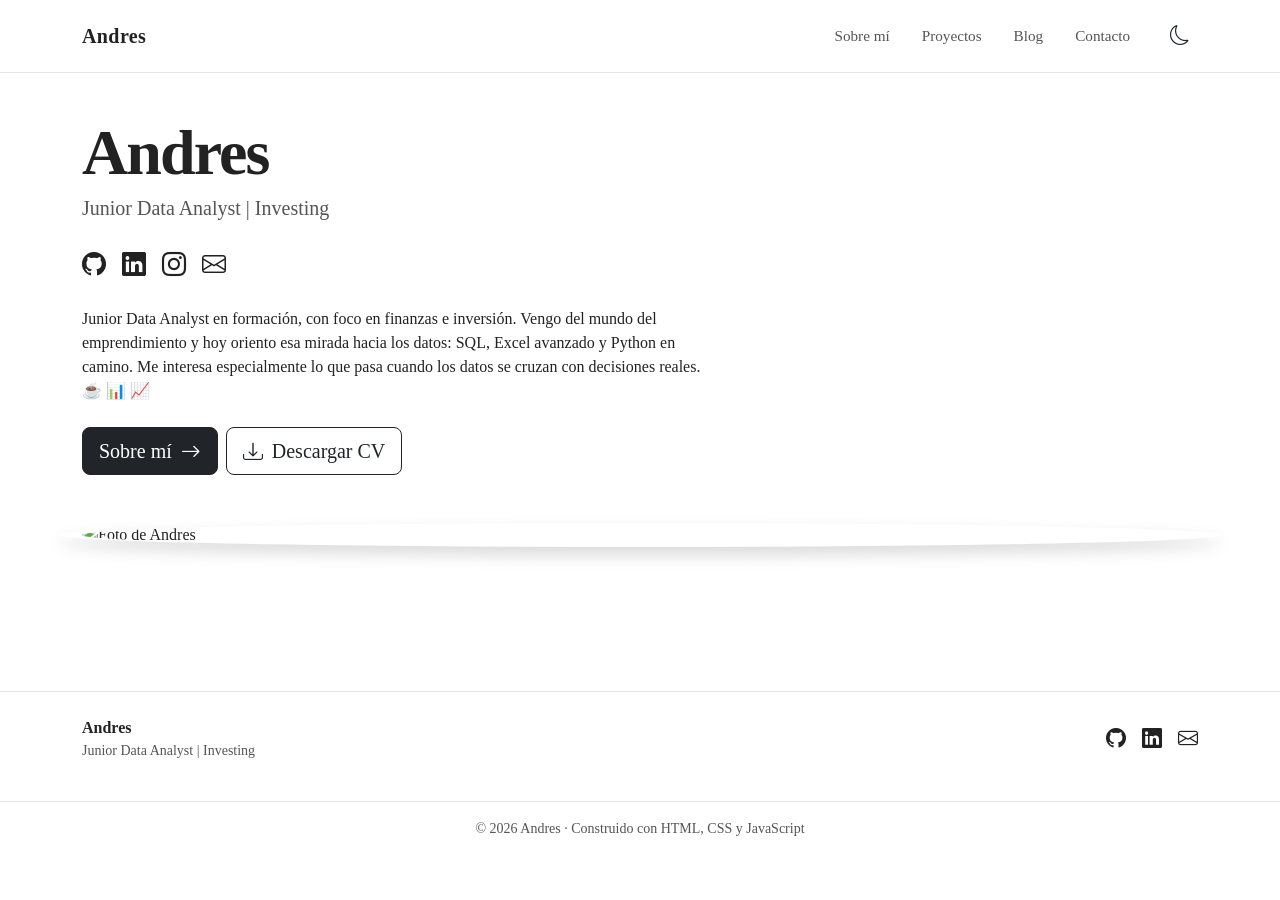
==== index.html @ d5376828 "fix: corregir links de LinkedIn y email en hero y footer" ====
<!DOCTYPE html>
<html lang="es">
<head>
    <meta charset="UTF-8">
    <meta name="viewport" content="width=device-width, initial-scale=1.0">
    <title>Andres — Junior Data Analyst</title>
    <!-- Bootstrap 5 CSS desde CDN -->
    <link href="https://cdn.jsdelivr.net/npm/bootstrap@5.3.3/dist/css/bootstrap.min.css" rel="stylesheet">

    <!-- Bootstrap Icons (para iconos sociales) -->
    <link rel="stylesheet" href="https://cdn.jsdelivr.net/npm/bootstrap-icons@1.11.3/font/bootstrap-icons.css">

    <!-- Mi CSS custom -->
    <link rel="stylesheet" href="css/styles.css">

    <!-- JS custom (defer = se ejecuta despues de parsear el HTML, pero antes del render) -->
    <script defer src="js/main.js"></script>

</head>
    <body>
        <!-- ===== NAVBAR ===== -->
        <nav class="navbar navbar-expand-lg navbar-light bg-white border-bottom py-3">
            <div class="container">

                <!-- Nombre/logo a la izquierda -->
                <a class="navbar-brand fw-bold" href="index.html">Andres</a>

                <!-- Botón hamburguesa (solo aparece en mobile) -->
                <button class="navbar-toggler" type="button" 
                        data-bs-toggle="collapse" data-bs-target="#navbarNav"
                        aria-controls="navbarNav" aria-expanded="false" 
                        aria-label="Toggle navigation">
                    <span class="navbar-toggler-icon"></span>
                </button>

                <!-- Links a la derecha -->
                <div class="collapse navbar-collapse justify-content-end" id="navbarNav">
                    <ul class="navbar-nav gap-lg-3">
                        <li class="nav-item">
                            <a class="nav-link" href="about.html">Sobre mí</a>
                        </li>
                        <li class="nav-item">
                            <a class="nav-link" href="projects.html">Proyectos</a>
                        </li>
                        <li class="nav-item">
                            <a class="nav-link" href="blog.html">Blog</a>
                        </li>
                        <li class="nav-item">
                            <a class="nav-link" href="contact.html">Contacto</a>
                        </li>
                        <li class="nav-item d-flex align-items-center ms-lg-2">
                        <button id="toggle-tema" 
                                class="btn btn-sm border-0 fs-5" 
                                aria-label="Cambiar tema claro/oscuro">
                            <i class="bi bi-moon"></i>
                        </button>
                    </li>
                    </ul>
                </div>
            </div>
        </nav>
            <!-- ===== HERO ===== -->
        <section class="hero py-5">
            <div class="container">
                <div class="row align-items-center g-5">

                    <!-- Columna izquierda: texto -->
                    <div class="col-md-7">
                        <h1 class="display-3 fw-bold mb-2">Andres</h1>
                    <p class="lead text-muted mb-4">Junior Data Analyst | Investing</p>

                    <!-- Iconos sociales -->
                    <div class="d-flex gap-3 mb-4 fs-4">
                        <a href="https://github.com/andres5493" class="text-dark" aria-label="GitHub" target="_blank" rel="noopener">
                            <i class="bi bi-github"></i>
                        </a>
                        <a href="https://www.linkedin.com/in/andresdominguezroselli/" class="text-dark" aria-label="LinkedIn" target="_blank" rel="noopener">
                            <i class="bi bi-linkedin"></i>
                        </a>
                        <a href="https://www.instagram.com/andresdominguezroselli/" class="text-dark" aria-label="Instagram" target="_blank" rel="noopener">
                            <i class="bi bi-instagram"></i>
                        </a>
                        <a href="andresdr.pro@gmail.com" class="text-dark" aria-label="Email">
                            <i class="bi bi-envelope"></i>
                        </a>
                    </div>
                    <p class="mb-4">
                    
                        Junior Data Analyst en formación, con foco en finanzas e inversión. Vengo del mundo del emprendimiento y hoy oriento esa mirada hacia los datos: SQL, Excel avanzado y Python en camino. Me interesa especialmente lo que pasa cuando los datos se cruzan con decisiones reales. ☕ 📊 📈
                    </p>

                    <div class="d-flex flex-wrap gap-2">
                        <a href="about.html" class="btn btn-dark btn-lg">
                            Sobre mí <i class="bi bi-arrow-right ms-1"></i>
                        </a>
                        <a href="assets/cv.pdf" class="btn btn-outline-dark btn-lg" 
                           download="CV_Andres_Dominguez_Roselli_v2.pdf">
                            <i class="bi bi-download me-1"></i> Descargar CV
                        </a>
                    </div>
                    </div>

                    <!-- Columna derecha: foto -->

                    <img src="https://placehold.co/400x400/333/fff?text=Andres"
                         alt="Foto de Andres" 

                         class="img-fluid rounded-circle shadow">
                    <div class="col-md-5">

                    </div>

                </div>

            </div>
    </section>
        <!-- ===== FOOTER ===== -->
    <footer class="site-footer border-top py-4 mt-5">
        <div class="container">
            <div class="row align-items-center g-3">

                <!-- Izquierda: identidad -->
                <div class="col-md-6 text-center text-md-start">
                    <p class="mb-0 fw-bold">Andres</p>
                    <p class="mb-0 small text-muted">Junior Data Analyst | Investing</p>
                </div>

                <!-- Derecha: redes -->
                <div class="col-md-6 text-center text-md-end">
                    <div class="d-flex gap-3 justify-content-center justify-content-md-end fs-5">
                        <a href="https://github.com/andres5493" class="text-dark" aria-label="GitHub" target="_blank" rel="noopener">
                            <i class="bi bi-github"></i>
                        </a>
                        <a href="https://linkedin.com/in/TU-LINKEDIN" class="text-dark" aria-label="LinkedIn" target="_blank" rel="noopener">
                            <i class="bi bi-linkedin"></i>
                        </a>
                        <a href="mailto:tu-email@ejemplo.com" class="text-dark" aria-label="Email">
                            <i class="bi bi-envelope"></i>
                        </a>
                    </div>
                </div>

            </div>

            <!-- Linea de copyright -->
         </footer>
    <!-- Bootstrap JS Bundle (incluye Popper) -->
    <script src="https://cdn.jsdelivr.net/npm/bootstrap@5.3.3/dist/js/bootstrap.bundle.min.js"></script>   <hr class="my-3" style="opacity: 0.1;">
            <p class="text-center small text-muted mb-0">
                © <span id="anio-actual">2026</span> Andres · Construido con HTML, CSS y JavaScript
            </p>
        </div>
    
    </body>
</html>
---- css/styles.css ----
/* ============================================
   styles.css — overrides minimalistas
   ============================================ */

/* ===== Paleta de colores (modo claro = default) ===== */
:root {
    --color-bg: #ffffff;
    --color-text: #222222;
    --color-text-muted: #555555;
    --color-border: #e5e5e5;
    --color-accent: #000000;
    --transition-theme: 0.3s ease;
}
/* ===== Paleta modo oscuro ===== */
.dark-mode {
    --color-bg: #1a1a1a;
    --color-text: #e8e8e8;
    --color-text-muted: #999999;
    --color-border: #333333;
    --color-accent: #ffffff;
}

/* ===== Tipografia base ===== */
body {
    font-family: 'Georgia', 'Times New Roman', serif;
    background-color: var(--color-bg);
    color: var(--color-text);
    transition: background-color var(--transition-theme), 
                color var(--transition-theme);
}

/* ===== Navbar ===== */
.navbar {
    background-color: var(--color-bg) !important;
    border-bottom: 1px solid var(--color-border) !important;
    transition: background-color var(--transition-theme), 
                border-color var(--transition-theme);
}

.navbar-brand {
    font-size: 1.25rem;
    letter-spacing: 0.02em;
    color: var(--color-text) !important;
}

.navbar-nav .nav-link {
    color: var(--color-text-muted) !important;
    font-size: 0.95rem;
    position: relative;
    transition: color 0.2s ease;
}

.navbar-nav .nav-link:hover {
    color: var(--color-text) !important;
}

.navbar-nav .nav-link::after {
    content: '';
    position: absolute;
    left: 0.5rem;
    right: 0.5rem;
    bottom: 0.25rem;
    height: 1px;
    background-color: var(--color-accent);
    transform: scaleX(0);
    transform-origin: left;
    transition: transform 0.2s ease;
}

.navbar-nav .nav-link:hover::after {
    transform: scaleX(1);
}
/* ===== Hero ===== */
.hero h1 {
    letter-spacing: -0.03em;
    line-height: 1;
}

/* ===== Page header (paginas internas) ===== */
.page-header h1 {
    letter-spacing: -0.02em;
}

/* ===== Overrides globales de utilities de Bootstrap =====
   Estas reglas hacen que las utilities de color de Bootstrap
   respondan a nuestras CSS variables, asi funcionan en cualquier
   parte del sitio (hero, headers, secciones internas, etc.) */

.text-muted {
    color: var(--color-text-muted) !important;
}

a.text-dark {
    color: var(--color-text) !important;
    transition: color 0.2s ease;
}

a.text-dark:hover {
    color: var(--color-text-muted) !important;
}

/* ===== Project Cards ===== */

.project-card {
    background-color: var(--color-bg);
    border-color: var(--color-border) !important;
    transition: transform 0.2s ease, box-shadow 0.2s ease;
}

/* Efecto al pasar el mouse: levanta la card y sombra suave */
.project-card:hover {
    transform: translateY(-4px);
    box-shadow: 0 8px 24px rgba(0, 0, 0, 0.08);
}

/* Imagen placeholder con gradiente (default: café) */
.project-card-image {
    height: 160px;
    background: linear-gradient(135deg, #6f4e37 0%, #b88968 100%);
}

/* Variante: bot de check-in (azul/morado) */
.project-card-image--bot {
    background: linear-gradient(135deg, #3a416f 0%, #6a7baf 100%);
}

/* Variante: inmobiliario (verde sobrio) */
.project-card-image--real-estate {
    background: linear-gradient(135deg, #2d5f3f 0%, #5a9970 100%);
}

/* Tags estilo "pildora" */
.tag {
    font-size: 0.75rem;
    font-weight: 600;
    padding: 0.25rem 0.6rem;
    border-radius: 999px;
    background-color: var(--color-border);
    color: var(--color-text-muted);
    text-transform: uppercase;
    letter-spacing: 0.05em;
}

/* ===== Footer ===== */

.site-footer {
    background-color: var(--color-bg);
    border-top-color: var(--color-border) !important;
    transition: background-color var(--transition-theme), 
                border-color var(--transition-theme);
}

.site-footer a.text-dark {
    color: var(--color-text) !important;
    transition: color 0.2s ease;
}

.site-footer a.text-dark:hover {
    color: var(--color-text-muted) !important;
}
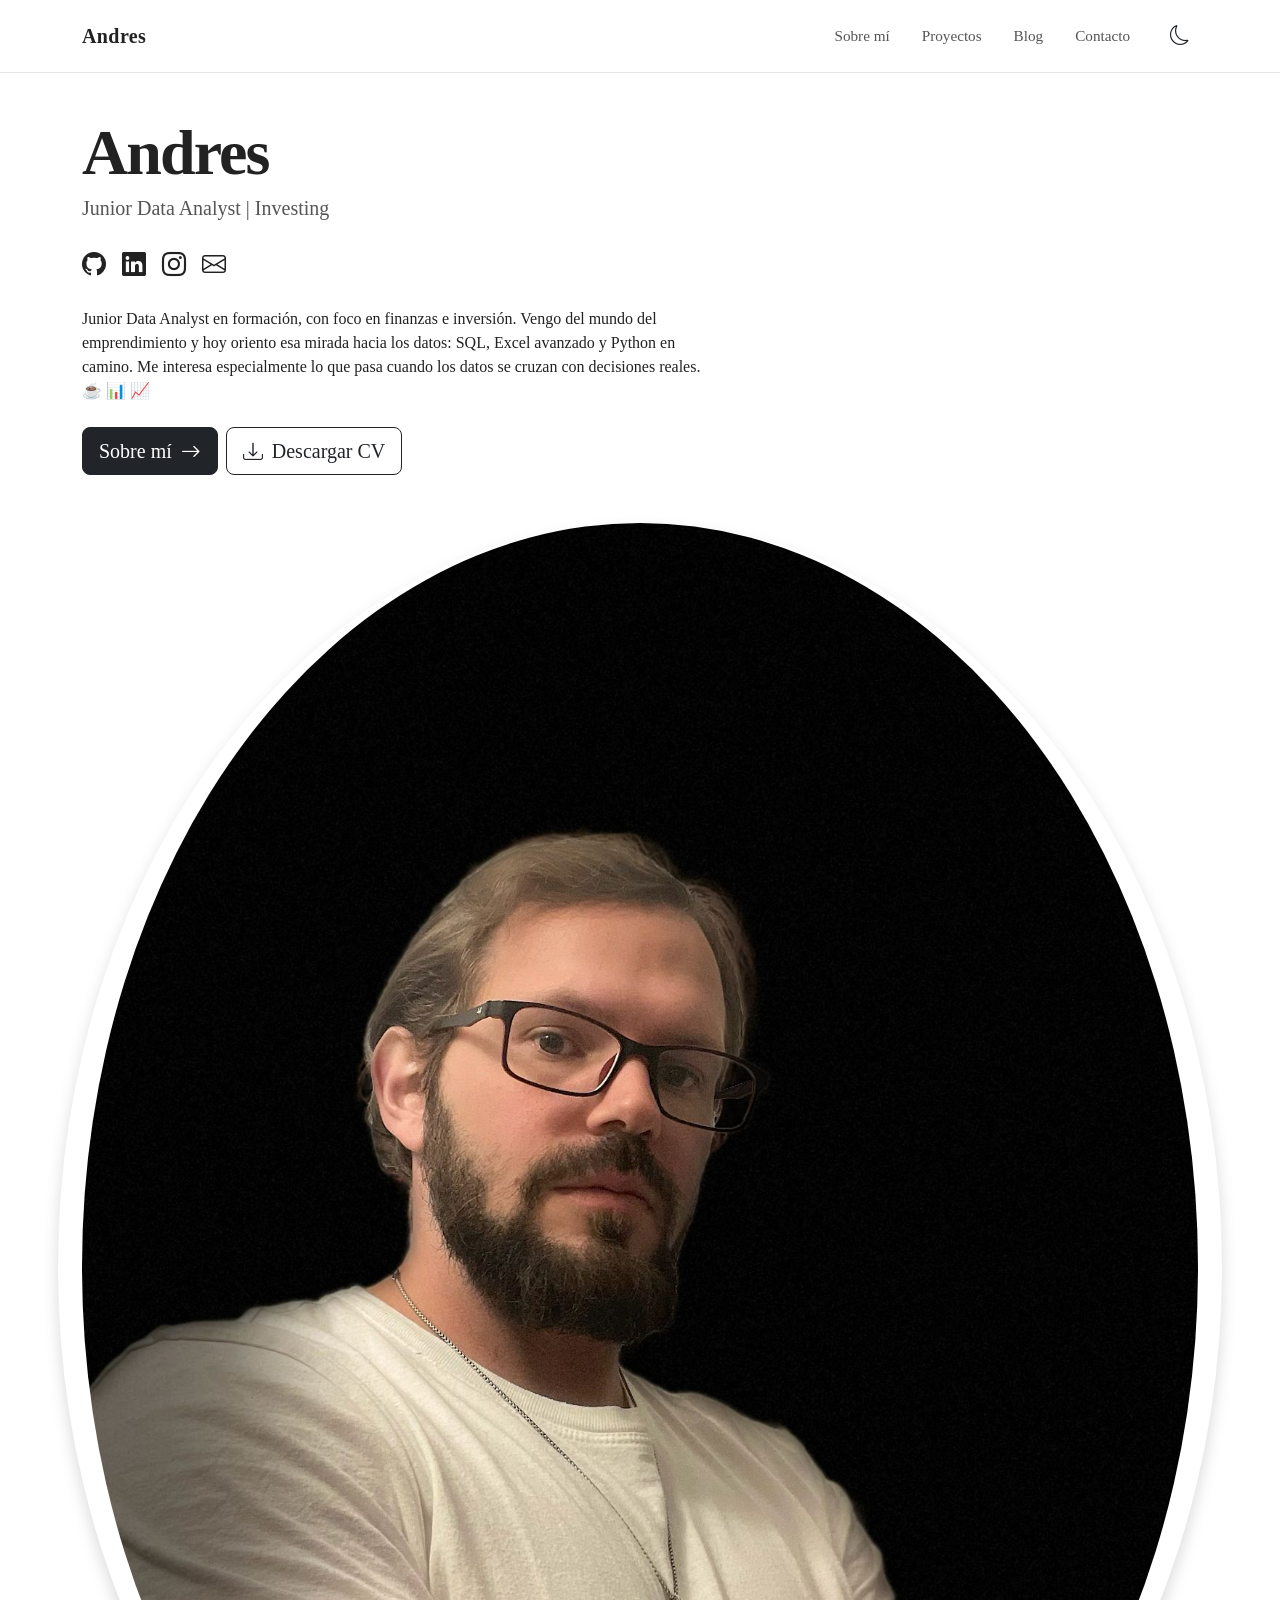
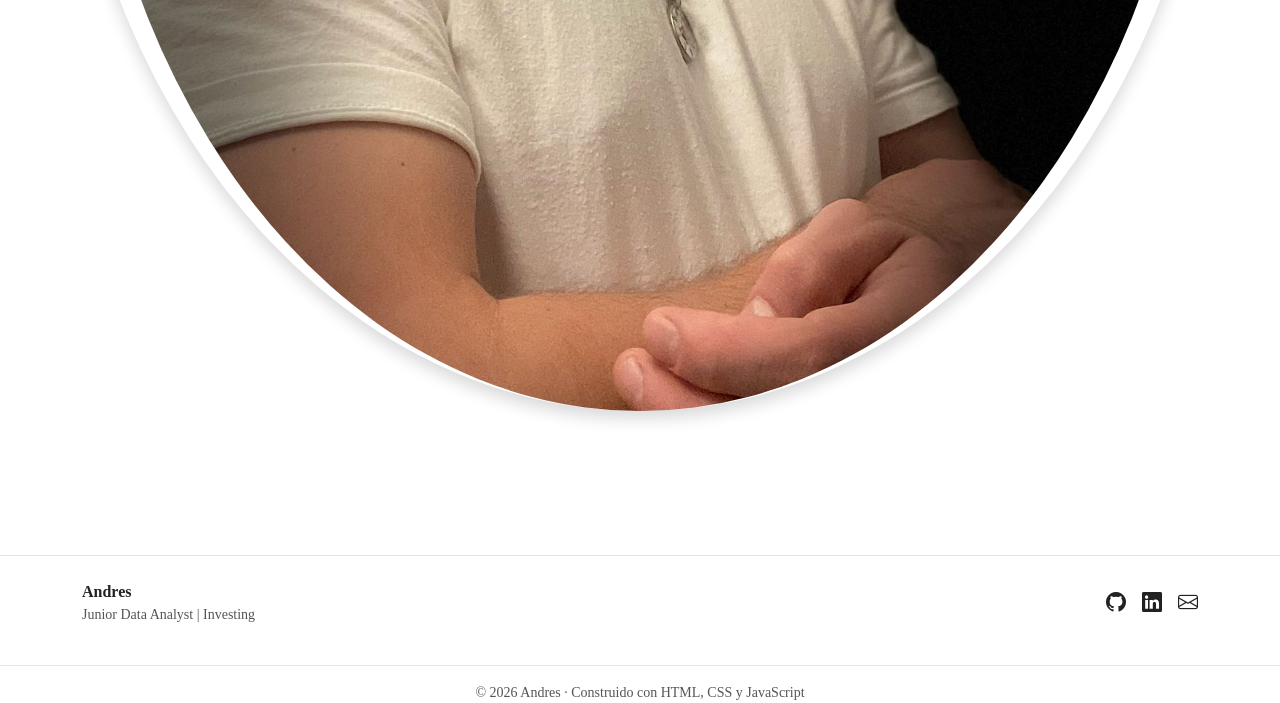
==== commit 06b6cd07: "feat: agregar foto" ====
--- a/index.html
+++ b/index.html
@@ -80,8 +80,9 @@
                         <a href="https://www.instagram.com/andresdominguezroselli/" class="text-dark" aria-label="Instagram" target="_blank" rel="noopener">
                             <i class="bi bi-instagram"></i>
                         </a>
-                        <a href="andresdr.pro@gmail.com" class="text-dark" aria-label="Email">
-                            <i class="bi bi-envelope"></i>
+                        <a href="mailto:andresdr.pro@gmail.com" class="text-dark" 
+                           aria-label="Email">
+                           <i class="bi bi-envelope"></i>
                         </a>
                     </div>
                     <p class="mb-4">
@@ -102,9 +103,8 @@
 
                     <!-- Columna derecha: foto -->
 
-                    <img src="https://placehold.co/400x400/333/fff?text=Andres"
-                         alt="Foto de Andres" 
-
+                    <img src="assets/img/profile.jpg" 
+                         alt="Foto profesional de Andres Domínguez" 
                          class="img-fluid rounded-circle shadow">
                     <div class="col-md-5">
 
@@ -131,10 +131,10 @@
                         <a href="https://github.com/andres5493" class="text-dark" aria-label="GitHub" target="_blank" rel="noopener">
                             <i class="bi bi-github"></i>
                         </a>
-                        <a href="https://linkedin.com/in/TU-LINKEDIN" class="text-dark" aria-label="LinkedIn" target="_blank" rel="noopener">
+                        <a href="https://www.linkedin.com/in/andresdominguezroselli/" class="text-dark" aria-label="LinkedIn" target="_blank" rel="noopener">
                             <i class="bi bi-linkedin"></i>
                         </a>
-                        <a href="mailto:tu-email@ejemplo.com" class="text-dark" aria-label="Email">
+                        <a href="mailto:andresdr.pro@gmail.com" class="text-dark" aria-label="Email">
                             <i class="bi bi-envelope"></i>
                         </a>
                     </div>
--- a/css/styles.css
+++ b/css/styles.css
@@ -157,4 +157,38 @@
 
 .site-footer a.text-dark:hover {
     color: var(--color-text-muted) !important;
+}
+
+/* ===== Contact: bloque del email destacado ===== */
+.contact-email-block {
+    background-color: var(--color-border);
+    transition: background-color var(--transition-theme);
+}
+
+.contact-email {
+    color: var(--color-text) !important;
+    font-size: 1.5rem;
+    text-decoration: none;
+    word-break: break-all;
+    transition: color 0.2s ease;
+}
+
+.contact-email:hover {
+    color: var(--color-text-muted) !important;
+}
+
+/* ===== Contact: tarjetas de canales ===== */
+.contact-channel {
+    color: var(--color-text) !important;
+    text-decoration: none;
+    transition: transform 0.2s ease, 
+                box-shadow 0.2s ease, 
+                border-color 0.2s ease;
+    border-color: var(--color-border) !important;
+}
+
+.contact-channel:hover {
+    transform: translateY(-4px);
+    box-shadow: 0 8px 24px rgba(0, 0, 0, 0.08);
+    color: var(--color-text) !important;
 }
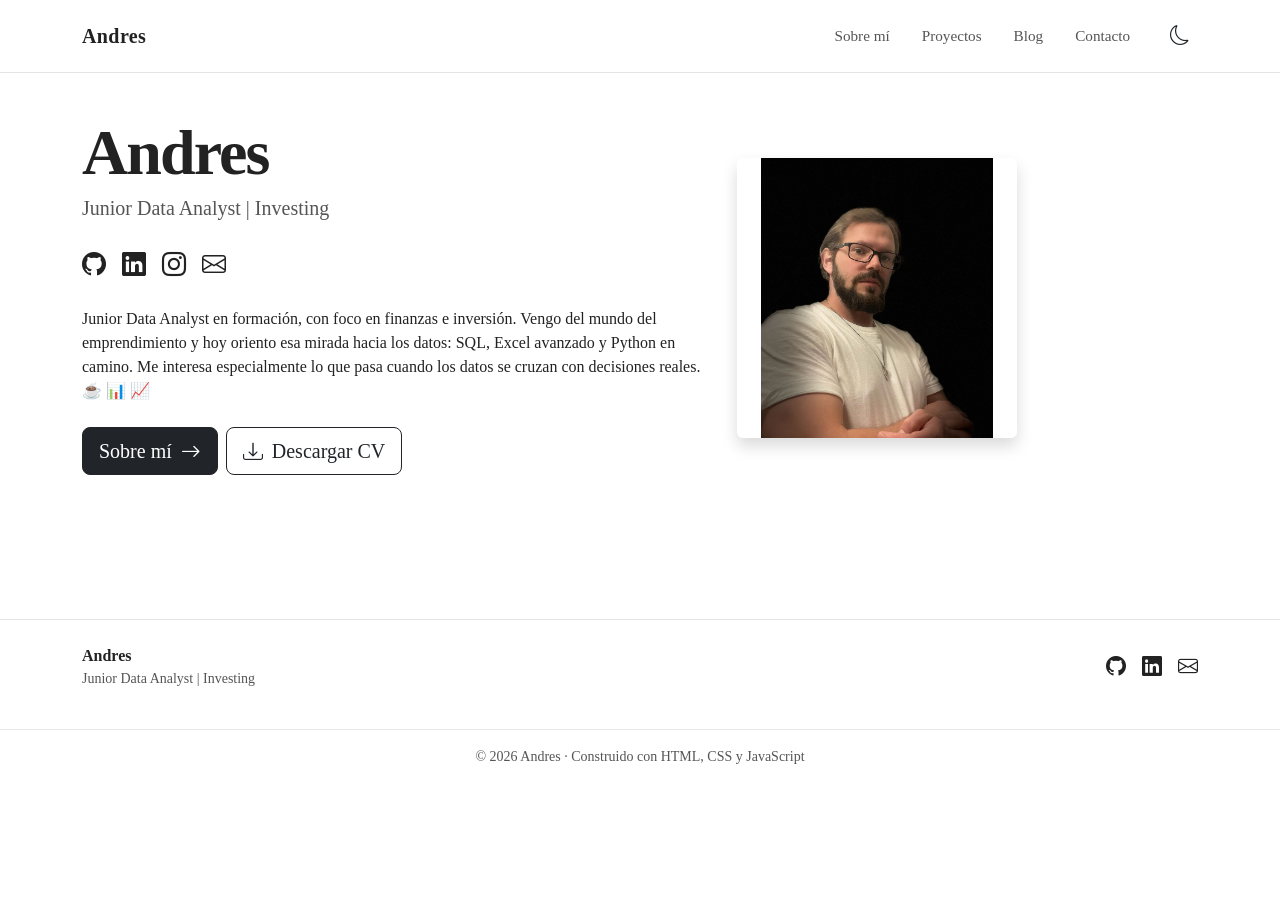
==== commit 2d1b61db: "feat: agregar foto de perfil cuadrada al hero" ====
--- a/index.html
+++ b/index.html
@@ -104,8 +104,8 @@
                     <!-- Columna derecha: foto -->
 
                     <img src="assets/img/profile.jpg" 
-                         alt="Foto profesional de Andres Domínguez" 
-                         class="img-fluid rounded-circle shadow">
+                        alt="Foto profesional de Andres Domínguez" 
+                        class="hero-photo img-fluid rounded shadow">
                     <div class="col-md-5">
 
                     </div>
--- a/css/styles.css
+++ b/css/styles.css
@@ -191,4 +191,12 @@
     transform: translateY(-4px);
     box-shadow: 0 8px 24px rgba(0, 0, 0, 0.08);
     color: var(--color-text) !important;
+}
+
+/* ===== Hero: foto de perfil ===== */
+.hero-photo {
+    max-width: 280px;
+    width: 100%;
+    aspect-ratio: 1 / 1;
+    object-fit: cover;
 }
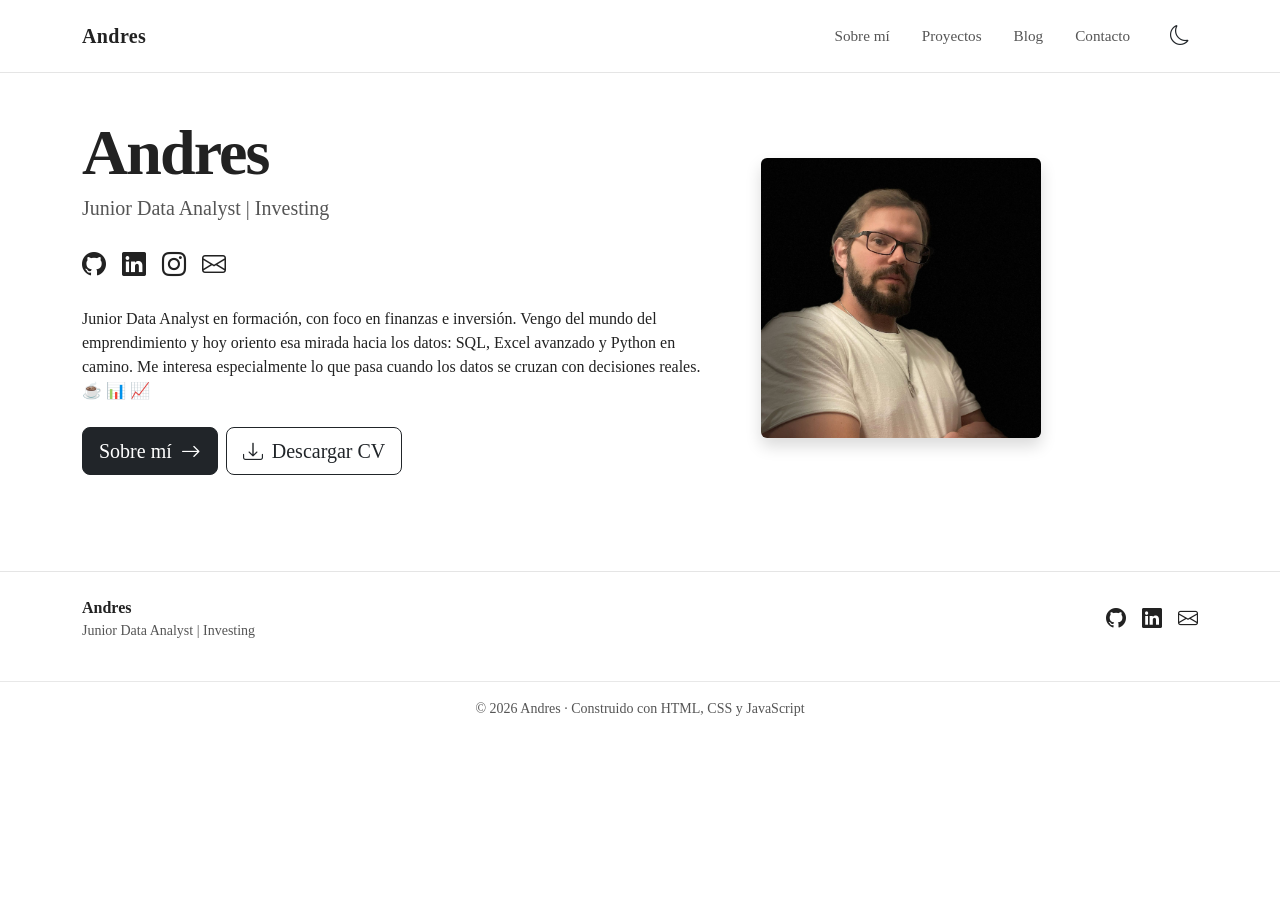
==== commit c07aa1f5: "feat: error en div foto" ====
--- a/index.html
+++ b/index.html
@@ -102,12 +102,10 @@
                     </div>
 
                     <!-- Columna derecha: foto -->
-
+                    <div class="col-md-5">
                     <img src="assets/img/profile.jpg" 
                         alt="Foto profesional de Andres Domínguez" 
                         class="hero-photo img-fluid rounded shadow">
-                    <div class="col-md-5">
-
                     </div>
 
                 </div>
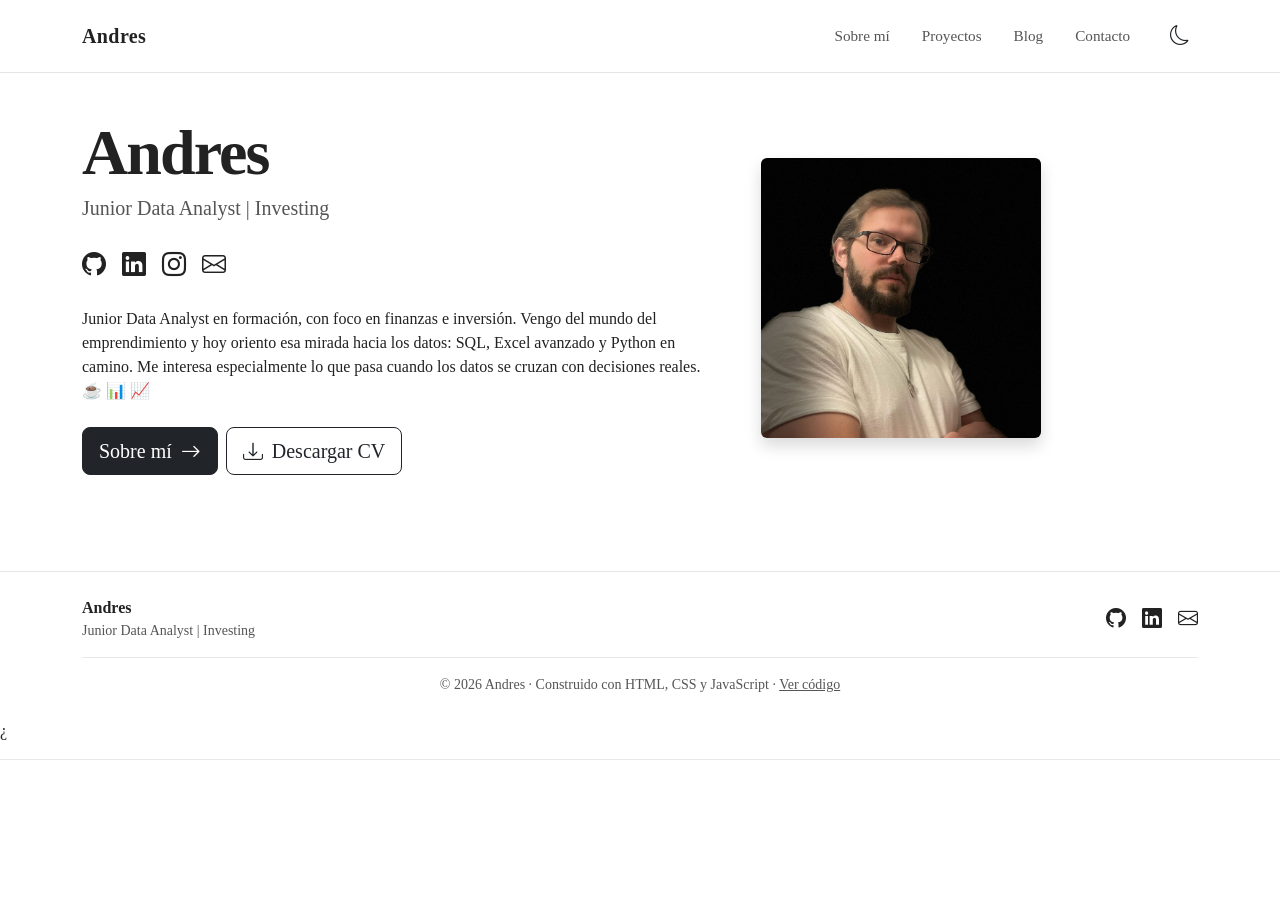
==== commit 4aa8368e: "feat: agregar link al codigo del sitio en el footer" ====
--- a/index.html
+++ b/index.html
@@ -141,13 +141,16 @@
             </div>
 
             <!-- Linea de copyright -->
+            <script src="https://cdn.jsdelivr.net/npm/bootstrap@5.3.3/dist/js/bootstrap.bundle.min.js"></script>   <hr class="my-3" style="opacity: 0.1;">
+            <p class="text-center small text-muted mb-0">
+                © <span id="anio-actual">2026</span> Andres · Construido con HTML, CSS y JavaScript · 
+                <a href="https://github.com/andres5493/Web-Portafolio" 
+                   class="text-muted text-decoration-underline" 
+                   target="_blank" rel="noopener">Ver código</a>
+            </p>
          </footer>
-    <!-- Bootstrap JS Bundle (incluye Popper) -->
+¿
+        <!-- Bootstrap JS Bundle (incluye Popper) -->
     <script src="https://cdn.jsdelivr.net/npm/bootstrap@5.3.3/dist/js/bootstrap.bundle.min.js"></script>   <hr class="my-3" style="opacity: 0.1;">
-            <p class="text-center small text-muted mb-0">
-                © <span id="anio-actual">2026</span> Andres · Construido con HTML, CSS y JavaScript
-            </p>
-        </div>
-    
     </body>
 </html>
